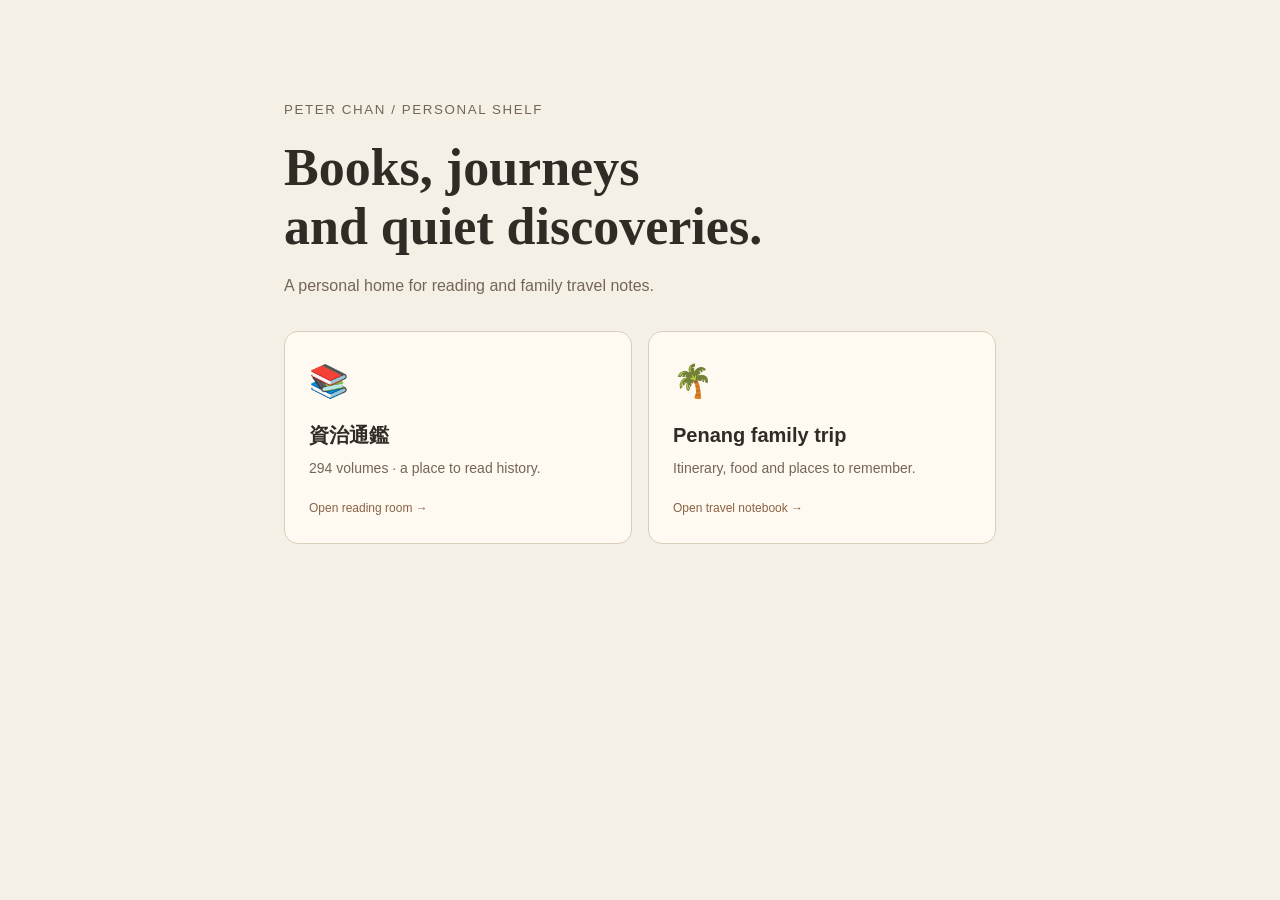
==== index.html @ 0ec22013 "Publish Fun publicly through GitHub Pages" ====
<!DOCTYPE html>
<html lang="en"><head><meta charset="utf-8"><meta name="viewport" content="width=device-width,initial-scale=1"><meta name="robots" content="index,follow"><title>Peter’s Personal Shelf</title><style>
*{box-sizing:border-box}body{margin:0;background:#f5f0e6;color:#302b25;font-family:-apple-system,BlinkMacSystemFont,"Segoe UI",sans-serif;line-height:1.6}.wrap{max-width:760px;margin:8vh auto;padding:24px}small{color:#746556;text-transform:uppercase;letter-spacing:.12em}h1{font-family:Georgia,serif;font-size:clamp(32px,7vw,52px);line-height:1.15;margin:16px 0}p{color:#746556}.shelf{display:grid;grid-template-columns:1fr 1fr;gap:16px;margin-top:32px}a{background:#fffaf1;border:1px solid #d9cdbb;border-radius:14px;padding:24px;text-decoration:none;color:inherit;display:block}a:hover{border-color:#8b6244}a:focus-visible{outline:3px solid #8b6244;outline-offset:4px}.icon{font-size:32px}h2{font-size:20px;margin:12px 0 6px}a p{font-size:14px;margin:0}.open{display:block;margin-top:20px;font-size:12px;color:#8b6244}@media(max-width:520px){.shelf{grid-template-columns:1fr}.wrap{margin-top:3vh}}
</style></head><body><main class="wrap"><small>Peter Chan / Personal shelf</small><h1>Books, journeys<br>and quiet discoveries.</h1><p>A personal home for reading and family travel notes.</p><div class="shelf"><a href="tongjian/"><span class="icon" aria-hidden="true">📚</span><h2>資治通鑑</h2><p>294 volumes · a place to read history.</p><span class="open">Open reading room →</span></a><a href="penang-trip/"><span class="icon" aria-hidden="true">🌴</span><h2>Penang family trip</h2><p>Itinerary, food and places to remember.</p><span class="open">Open travel notebook →</span></a></div></main></body></html>
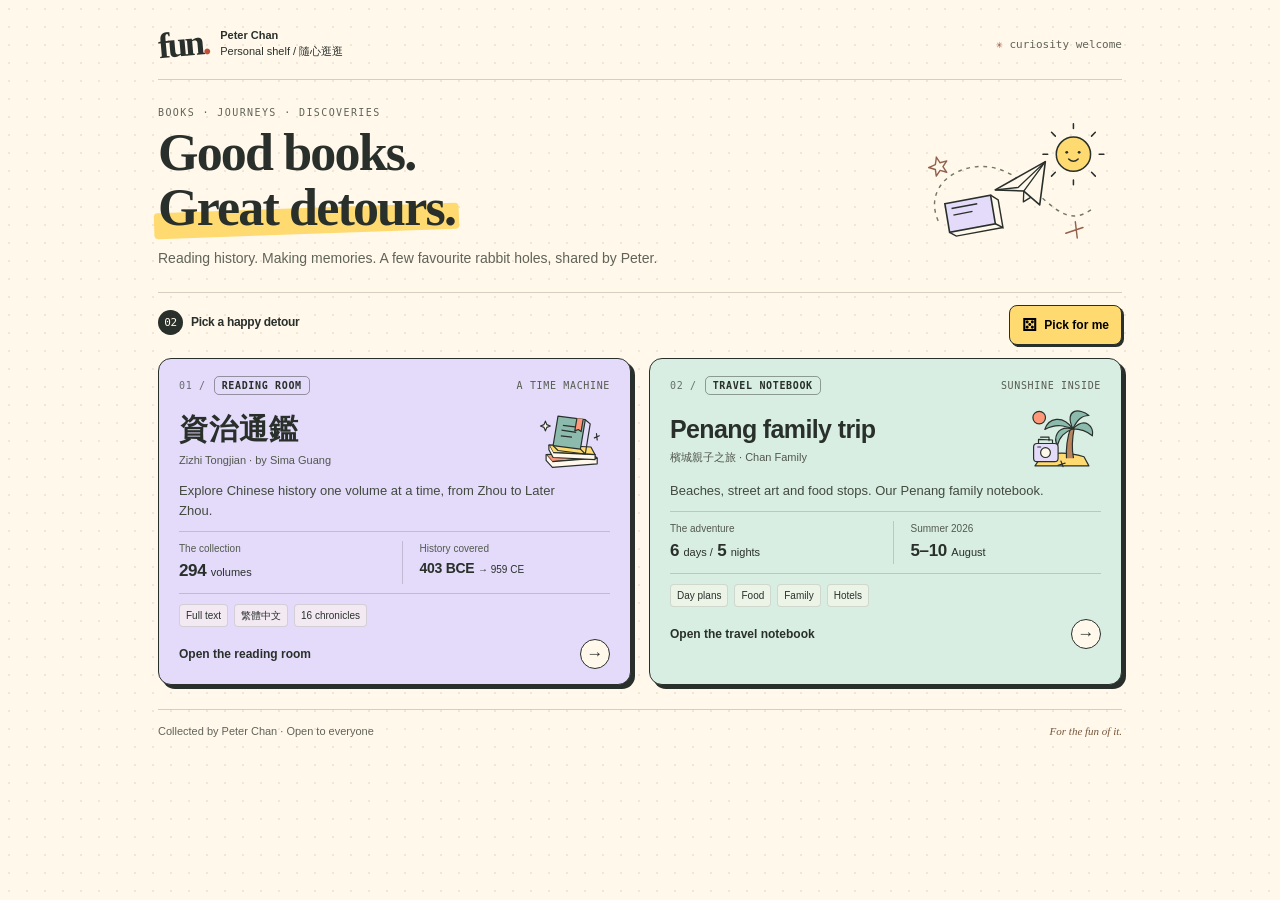
==== commit 53611476: "Make Fun homepage playful with compact illustrated project cards" ====
--- a/index.html
+++ b/index.html
@@ -1,4 +1,77 @@
 <!DOCTYPE html>
-<html lang="en"><head><meta charset="utf-8"><meta name="viewport" content="width=device-width,initial-scale=1"><meta name="robots" content="index,follow"><title>Peter’s Personal Shelf</title><style>
-*{box-sizing:border-box}body{margin:0;background:#f5f0e6;color:#302b25;font-family:-apple-system,BlinkMacSystemFont,"Segoe UI",sans-serif;line-height:1.6}.wrap{max-width:760px;margin:8vh auto;padding:24px}small{color:#746556;text-transform:uppercase;letter-spacing:.12em}h1{font-family:Georgia,serif;font-size:clamp(32px,7vw,52px);line-height:1.15;margin:16px 0}p{color:#746556}.shelf{display:grid;grid-template-columns:1fr 1fr;gap:16px;margin-top:32px}a{background:#fffaf1;border:1px solid #d9cdbb;border-radius:14px;padding:24px;text-decoration:none;color:inherit;display:block}a:hover{border-color:#8b6244}a:focus-visible{outline:3px solid #8b6244;outline-offset:4px}.icon{font-size:32px}h2{font-size:20px;margin:12px 0 6px}a p{font-size:14px;margin:0}.open{display:block;margin-top:20px;font-size:12px;color:#8b6244}@media(max-width:520px){.shelf{grid-template-columns:1fr}.wrap{margin-top:3vh}}
-</style></head><body><main class="wrap"><small>Peter Chan / Personal shelf</small><h1>Books, journeys<br>and quiet discoveries.</h1><p>A personal home for reading and family travel notes.</p><div class="shelf"><a href="tongjian/"><span class="icon" aria-hidden="true">📚</span><h2>資治通鑑</h2><p>294 volumes · a place to read history.</p><span class="open">Open reading room →</span></a><a href="penang-trip/"><span class="icon" aria-hidden="true">🌴</span><h2>Penang family trip</h2><p>Itinerary, food and places to remember.</p><span class="open">Open travel notebook →</span></a></div></main></body></html>
+<html lang="en">
+<head>
+<meta charset="utf-8">
+<meta name="viewport" content="width=device-width,initial-scale=1">
+<meta name="robots" content="index,follow">
+<meta name="description" content="Peter’s personal corner of the internet: 294 volumes of Chinese history and a six-day Penang family adventure. Pick a happy detour.">
+<meta name="theme-color" content="#fff8eb">
+<title>Fun · Peter’s Personal Shelf</title>
+<style>
+:root{--paper:#fff8eb;--ink:#29302b;--muted:#606458;--line:#d5d0bd;--purple:#e4dbfa;--mint:#d9eee2;--yellow:#ffda70;--coral:#ff9879}
+*{box-sizing:border-box}
+body{margin:0;color:var(--ink);background:var(--paper);background-image:radial-gradient(#b6ac943b .8px,transparent .8px);background-size:18px 18px;font-family:-apple-system,BlinkMacSystemFont,"Segoe UI",sans-serif;line-height:1.5}
+button,a{-webkit-tap-highlight-color:transparent}button{font:inherit}a{color:inherit}a:focus-visible,button:focus-visible{outline:3px solid #6e459e;outline-offset:5px}
+.wrap{max-width:1020px;margin:0 auto;padding:26px 28px 20px}
+.brand{display:flex;align-items:center;gap:12px;padding-bottom:17px;border-bottom:1px solid var(--line)}.wordmark{font-family:Georgia,serif;font-weight:900;font-size:36px;line-height:1;letter-spacing:-.075em;transform:rotate(-5deg)}.wordmark span{color:#c05038}.owner{font-size:11px;line-height:1.45}.owner strong{display:block;font-weight:750}.brand-note{margin-left:auto;font:11px ui-monospace,SFMono-Regular,monospace;color:var(--muted)}.brand-note::before{content:"✳ ";color:#985036}
+.hero{display:grid;grid-template-columns:minmax(0,1fr) 200px;gap:24px;align-items:center;padding:27px 0 23px}.eyebrow{margin:0 0 8px;font:10px ui-monospace,SFMono-Regular,monospace;text-transform:uppercase;letter-spacing:.14em;color:var(--muted)}h1{font-family:Georgia,"Times New Roman",serif;font-size:clamp(35px,5vw,52px);font-weight:800;line-height:1.05;letter-spacing:-.035em;margin:0}h1 .highlight{position:relative;display:inline-block;isolation:isolate}h1 .highlight::before{content:"";position:absolute;z-index:-1;inset:51% -4px 1px;background:var(--yellow);transform:rotate(-2deg);border-radius:4px}.intro{font-size:14px;color:var(--muted);margin:13px 0 0;max-width:560px}.hero-art{width:100%;height:137px;overflow:visible}.hero-art .sun{transform-box:fill-box;transform-origin:center;animation:sun-spin 40s linear infinite}@keyframes sun-spin{to{transform:rotate(360deg)}}
+.collection-bar{display:flex;align-items:center;justify-content:space-between;gap:12px;padding:12px 0 13px;border-top:1px solid var(--line)}.collection-label{display:flex;align-items:center;gap:8px;font-size:12px;font-weight:700}.count{display:inline-grid;place-items:center;width:25px;height:25px;background:var(--ink);color:var(--paper);border-radius:50%;font:11px ui-monospace,monospace}.surprise{display:inline-flex;align-items:center;gap:7px;min-height:40px;padding:7px 12px;border:1.5px solid var(--ink);border-radius:8px;background:var(--yellow);box-shadow:2px 2px 0 var(--ink);font-size:12px;font-weight:750;cursor:pointer;transition:transform .15s,box-shadow .15s}.surprise[hidden]{display:none}.surprise:hover{transform:translate(-1px,-1px);box-shadow:3px 3px 0 var(--ink)}.surprise:active{transform:translate(2px,2px);box-shadow:none}.dice{font-size:17px;line-height:1}
+.shelf{display:grid;grid-template-columns:repeat(2,minmax(0,1fr));gap:18px}.card{display:flex;flex-direction:column;min-width:0;padding:17px 20px 15px;border:1.5px solid var(--ink);border-radius:13px;background:var(--purple);box-shadow:4px 4px 0 var(--ink);text-decoration:none;transition:transform .18s,box-shadow .18s}.card.travel{background:var(--mint)}.card:hover{transform:translateY(-3px) rotate(-.4deg);box-shadow:5px 7px 0 var(--ink)}.card.travel:hover{transform:translateY(-3px) rotate(.4deg)}.card-top{display:flex;align-items:center;gap:8px;font:10px ui-monospace,monospace;text-transform:uppercase;letter-spacing:.065em}.card-top .number{opacity:.65}.category{border:1px solid #29302b70;padding:3px 7px;border-radius:5px;font-weight:700}.card-top .aside{margin-left:auto;color:#555b50}
+.card-body{display:grid;grid-template-columns:minmax(0,1fr) 76px;gap:12px;align-items:center;margin:10px 0 6px}h2{font-size:25px;line-height:1.2;letter-spacing:-.025em;margin:0 0 5px;font-weight:800}.reading h2{font-family:"Songti TC","Noto Serif TC",Georgia,serif;font-size:29px;letter-spacing:.035em}.subtitle{font-size:11px;color:#51564d;margin:0}.card-art{width:76px;height:70px;overflow:visible;transition:transform .2s}.card:hover .card-art{transform:rotate(5deg)}.card p.description{font-size:13px;line-height:1.55;margin:0 0 10px;color:#42493f;max-width:390px}.facts{display:grid;grid-template-columns:1fr 1fr;margin:0;border-top:1px solid #29302b30;border-bottom:1px solid #29302b30;padding:9px 0;gap:14px}.facts div+div{border-left:1px solid #29302b30;padding-left:17px}.facts dt{font-size:10px;color:#52594e;margin-bottom:2px}.facts dd{font-size:17px;letter-spacing:-.02em;font-weight:800;margin:0}.facts dd span{font-size:11px;font-weight:500;letter-spacing:0}.facts .history-range{font-size:14px;white-space:nowrap}.facts .history-range span{font-size:10px;white-space:nowrap}.tags{display:flex;gap:6px;flex-wrap:wrap;margin-top:10px}.tags span{font-size:10px;background:#fff8eb80;border:1px solid #29302b24;padding:3px 6px;border-radius:4px}.card-foot{display:flex;align-items:center;justify-content:space-between;gap:12px;padding-top:12px;font-size:12px;font-weight:750}.arrow{display:grid;place-items:center;width:30px;height:30px;background:var(--paper);border:1px solid var(--ink);border-radius:50%;font-size:17px;transition:transform .18s}.card:hover .arrow{transform:rotate(-35deg)}
+footer{display:flex;justify-content:space-between;gap:10px;flex-wrap:wrap;font-size:11px;color:var(--muted);margin-top:24px;padding-top:13px;border-top:1px solid var(--line)}footer .signoff{font-family:Georgia,serif;font-style:italic;color:#765539}
+@media(max-width:760px){.wrap{padding:22px 22px 18px}.hero{grid-template-columns:minmax(0,1fr) 140px;gap:15px}.hero-art{height:115px}.card{padding:17px 17px 15px}.card-body{grid-template-columns:minmax(0,1fr) 65px;gap:8px}.card-art{width:65px;height:75px}h2{font-size:22px}.reading h2{font-size:27px}.card-top .aside{display:none}.facts{gap:8px}.facts div+div{padding-left:10px}.facts dd{font-size:16px}}
+@media(max-width:560px){.wrap{padding:19px 17px 18px}.brand{padding-bottom:13px}.wordmark{font-size:33px}.brand-note{font-size:10px}.hero{position:relative;display:block;padding:23px 0 19px}.hero-art{position:absolute;width:72px;height:58px;right:2px;top:3px;transform:rotate(8deg)}.eyebrow{font-size:9px;letter-spacing:.08em;max-width:calc(100% - 75px)}h1{font-size:clamp(33px,7.8vw,43px);max-width:100%}.intro{font-size:13px;margin-top:11px}.shelf{grid-template-columns:1fr;gap:17px}.card{padding:16px 18px 14px}.card-body{grid-template-columns:minmax(0,1fr) 66px;margin:7px 0 5px}.card-art{width:66px;height:64px}.card-top .aside{display:block}.card p.description{margin-bottom:11px}.facts{padding:9px 0}.facts div+div{padding-left:14px}.tags{margin-top:9px}.card-foot{padding-top:11px}.collection-bar{padding:11px 0 13px}.collection-label{font-size:11px;gap:6px}.surprise{min-height:44px;padding:7px 10px;font-size:11px}.count{width:23px;height:23px}footer{margin-top:21px;font-size:10px;gap:5px}}
+@media(max-width:360px){.brand-note,.card-top .aside{display:none}.hero-art{width:62px}.facts .history-range{font-size:13px}.history-range span{font-size:10px}}
+@media(prefers-reduced-motion:reduce){.hero-art .sun{animation:none}.card,.card-art,.arrow,.surprise{transition:none}.card:hover,.card.travel:hover,.card:hover .card-art,.card:hover .arrow,.surprise:hover,.surprise:active{transform:none}}
+</style>
+</head>
+<body>
+<main class="wrap">
+<div class="brand"><div class="wordmark" aria-label="Fun">fun<span>.</span></div><div class="owner"><strong>Peter Chan</strong><span>Personal shelf / 隨心逛逛</span></div><span class="brand-note">curiosity welcome</span></div>
+<header class="hero">
+<div><p class="eyebrow">Books · Journeys · Discoveries</p><h1>Good books.<br><span class="highlight">Great detours.</span></h1><p class="intro">Reading history. Making memories. A few favourite rabbit holes, shared by Peter.</p></div>
+<svg class="hero-art" viewBox="0 0 210 140" fill="none" aria-hidden="true" xmlns="http://www.w3.org/2000/svg">
+<path d="M17 104C-2 61 53 32 93 55c40 23 54 59 85 37" stroke="#747964" stroke-width="1.5" stroke-dasharray="4 5"/>
+<g class="sun" stroke="#29302b" stroke-width="1.6"><circle cx="159" cy="34" r="18" fill="#ffda70"/><path d="M159 7V2m0 64v-5m27-27h5m-64 0h5m8-19-4-4m42 42 4 4m-42-4-4 4m42-42 4-4" stroke-linecap="round"/></g>
+<path d="m24 86 48-9 5 30-48 9-5-30Z" fill="#e4dbfa" stroke="#29302b" stroke-width="1.7"/><path d="m72 77 8 5 5 29-8-4m-48 9 7 4 49-9M31 91l27-5m-25 12 20-4" stroke="#29302b" stroke-width="1.5"/>
+<g transform="rotate(-13 105 69)"><path d="m77 65 58-17-16 43-13-18-29-8Z" fill="#fff8eb" stroke="#29302b" stroke-width="1.7" stroke-linejoin="round"/><path d="m106 73 29-25-34 20-24-3m29 8-3 11 9-3" stroke="#29302b" stroke-width="1.4" stroke-linejoin="round"/></g>
+<path d="m151 117 18-6m-8-6 2 17M15 37l4 6 7-2-4 6 4 6-7-2-4 6-1-7-7-2 7-3 1-7Z" stroke="#93604c" stroke-width="1.5" stroke-linecap="round" stroke-linejoin="round"/>
+<circle cx="152" cy="32" r="1.5" fill="#29302b"/><circle cx="165" cy="32" r="1.5" fill="#29302b"/><path d="M154 39q5 5 10 0" stroke="#29302b" stroke-width="1.5" stroke-linecap="round"/>
+</svg>
+</header>
+<section aria-labelledby="collection-title">
+<div class="collection-bar"><h2 class="collection-label" id="collection-title"><span class="count">02</span>Pick a happy detour</h2><button class="surprise" id="surprise" type="button" hidden><span class="dice" aria-hidden="true">⚄</span>Pick for me</button></div>
+<div class="shelf">
+<a class="card reading" href="tongjian/">
+<div class="card-top"><span class="number">01 /</span><span class="category">Reading room</span><span class="aside">a time machine</span></div>
+<div class="card-body"><div><h2 lang="zh-Hant">資治通鑑</h2><p class="subtitle">Zizhi Tongjian · by Sima Guang</p></div>
+<svg class="card-art" viewBox="0 0 100 100" fill="none" aria-hidden="true" xmlns="http://www.w3.org/2000/svg"><g stroke="#29302b" stroke-width="1.7" stroke-linejoin="round"><path d="m13 71 64-4 9 9-64 5-9-10Z" fill="#ff9879"/><path d="m22 81 64-5v8l-64 5-9-10v-8" fill="#fff8eb"/><path d="m17 57 60 3 6 11-60-3-6-11Z" fill="#ffda70"/><path d="m23 68 60 3v7l-60-3-6-11v-7" fill="#fff8eb"/><path d="m30 16 39 5-7 42-39-5 7-42Z" fill="#8cbbae"/><path d="m69 21 7 6-7 43-7-7m-39-5 7 7 39 5M37 29l23 3m-25 4 21 3m-22 5 16 2"/><path d="m57 19-3 18 5-2 4 3 3-18" fill="#ff9879"/><path d="m12 23 2 5 5 2-5 2-2 5-2-5-5-2 5-2 2-5Z" fill="#fff8eb"/><path d="m82 47 7-3m-4-3 1 9" stroke-linecap="round"/></g></svg></div>
+<p class="description">Explore Chinese history one volume at a time, from Zhou to Later Zhou.</p>
+<dl class="facts"><div><dt>The collection</dt><dd>294 <span>volumes</span></dd></div><div><dt>History covered</dt><dd class="history-range">403 BCE <span>→ 959 CE</span></dd></div></dl>
+<div class="tags"><span>Full text</span><span lang="zh-Hant">繁體中文</span><span>16 chronicles</span></div>
+<div class="card-foot"><span>Open the reading room</span><span class="arrow" aria-hidden="true">→</span></div>
+</a>
+<a class="card travel" href="penang-trip/">
+<div class="card-top"><span class="number">02 /</span><span class="category">Travel notebook</span><span class="aside">sunshine inside</span></div>
+<div class="card-body"><div><h2>Penang family trip</h2><p class="subtitle" lang="zh-Hant">檳城親子之旅 · Chan Family</p></div>
+<svg class="card-art" viewBox="0 0 100 100" fill="none" aria-hidden="true" xmlns="http://www.w3.org/2000/svg"><g stroke="#29302b" stroke-width="1.7" stroke-linejoin="round"><path d="M18 75c18-8 39-8 62-1l7 13H10l8-12Z" fill="#ffda70"/><path d="M55 76c-1-16 2-32 6-44l5 1c-3 15-4 28-1 43" fill="#b9845c"/><path d="M64 34C49 13 29 19 24 35c17-9 29-5 40-1Z" fill="#8cbbae"/><path d="M64 34C51 5 74 4 87 15c-11 0-17 7-23 19Z" fill="#8cbbae"/><path d="M64 34c18-18 31-3 28 10-9-8-17-10-28-10Z" fill="#8cbbae"/><path d="M64 34C39 29 37 49 42 58c3-13 10-19 22-24Z" fill="#8cbbae"/><circle cx="16" cy="18" r="9" fill="#ff9879"/><path d="M15 58v-9l20 1v13m-17-17h12v5" stroke-linecap="round"/><rect x="8" y="55" width="35" height="26" rx="5" fill="#e4dbfa"/><circle cx="25" cy="68" r="7" fill="#fff8eb"/><path d="M14 60h4m25 26 10-3m-6-3 3 8" stroke-linecap="round"/></g></svg></div>
+<p class="description">Beaches, street art and food stops. Our Penang family notebook.</p>
+<dl class="facts"><div><dt>The adventure</dt><dd>6 <span>days /</span> 5 <span>nights</span></dd></div><div><dt>Summer 2026</dt><dd>5–10 <span>August</span></dd></div></dl>
+<div class="tags"><span>Day plans</span><span>Food</span><span>Family</span><span>Hotels</span></div>
+<div class="card-foot"><span>Open the travel notebook</span><span class="arrow" aria-hidden="true">→</span></div>
+</a>
+</div>
+</section>
+<footer><span>Collected by Peter Chan · Open to everyone</span><span class="signoff">For the fun of it.</span></footer>
+</main>
+<script>
+'use strict';
+const surprise = document.getElementById('surprise');
+const detours = ['tongjian/', 'penang-trip/'];
+surprise.hidden = false;
+surprise.addEventListener('click', () => {
+  location.assign(detours[Math.floor(Math.random() * detours.length)]);
+});
+</script>
+</body>
+</html>
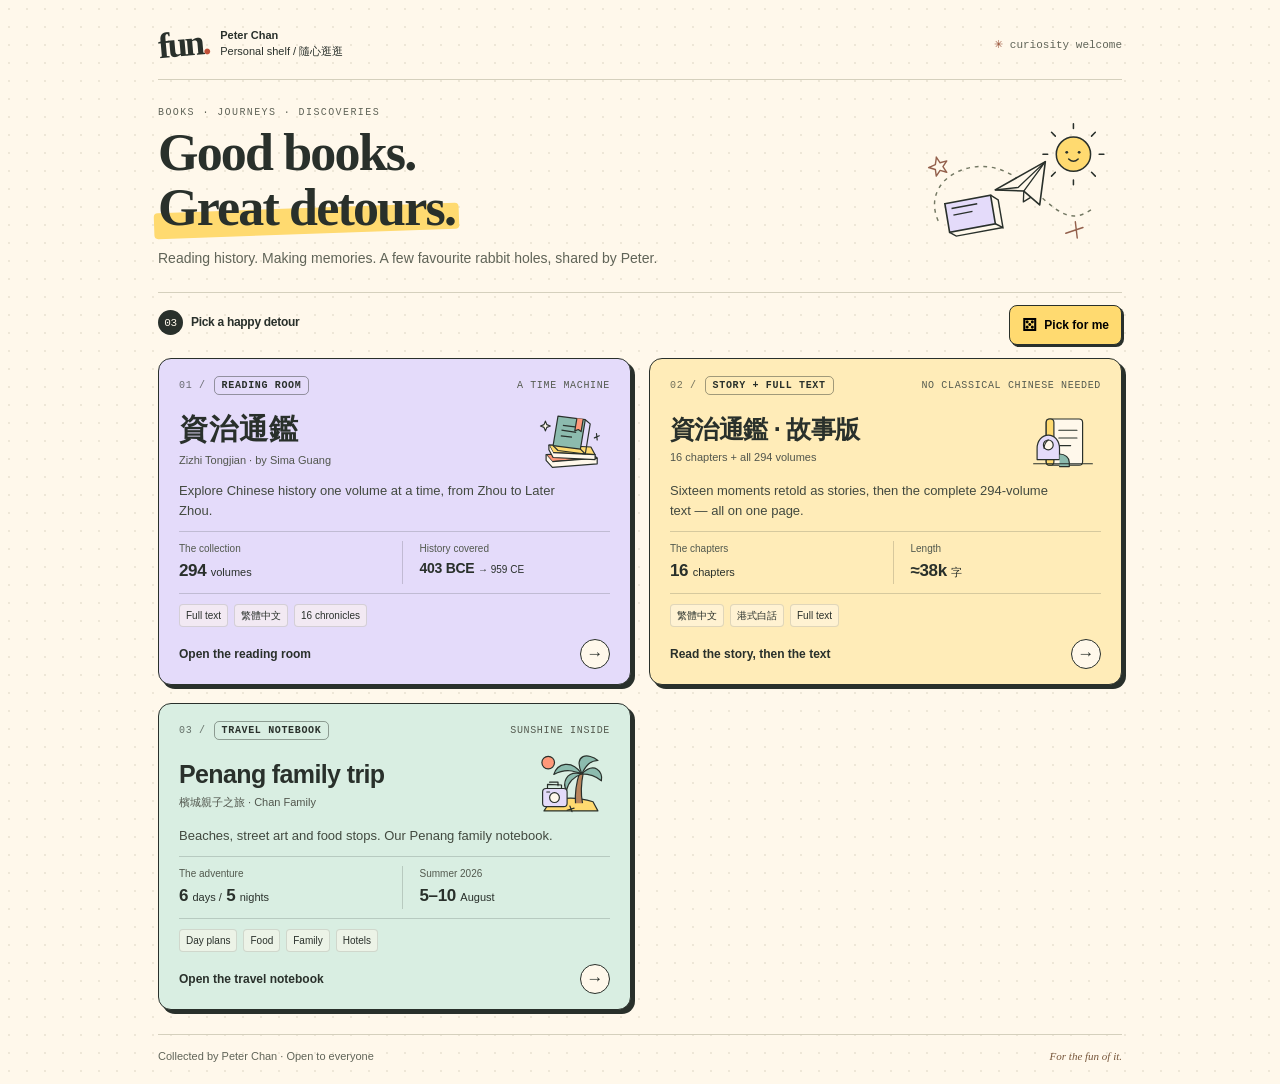
==== commit c1ed3f89: "Add a story edition and restore the Tongjian text The reading room had become unreadable: 294 full-h" ====
--- a/index.html
+++ b/index.html
@@ -16,7 +16,7 @@
 .brand{display:flex;align-items:center;gap:12px;padding-bottom:17px;border-bottom:1px solid var(--line)}.wordmark{font-family:Georgia,serif;font-weight:900;font-size:36px;line-height:1;letter-spacing:-.075em;transform:rotate(-5deg)}.wordmark span{color:#c05038}.owner{font-size:11px;line-height:1.45}.owner strong{display:block;font-weight:750}.brand-note{margin-left:auto;font:11px ui-monospace,SFMono-Regular,monospace;color:var(--muted)}.brand-note::before{content:"✳ ";color:#985036}
 .hero{display:grid;grid-template-columns:minmax(0,1fr) 200px;gap:24px;align-items:center;padding:27px 0 23px}.eyebrow{margin:0 0 8px;font:10px ui-monospace,SFMono-Regular,monospace;text-transform:uppercase;letter-spacing:.14em;color:var(--muted)}h1{font-family:Georgia,"Times New Roman",serif;font-size:clamp(35px,5vw,52px);font-weight:800;line-height:1.05;letter-spacing:-.035em;margin:0}h1 .highlight{position:relative;display:inline-block;isolation:isolate}h1 .highlight::before{content:"";position:absolute;z-index:-1;inset:51% -4px 1px;background:var(--yellow);transform:rotate(-2deg);border-radius:4px}.intro{font-size:14px;color:var(--muted);margin:13px 0 0;max-width:560px}.hero-art{width:100%;height:137px;overflow:visible}.hero-art .sun{transform-box:fill-box;transform-origin:center;animation:sun-spin 40s linear infinite}@keyframes sun-spin{to{transform:rotate(360deg)}}
 .collection-bar{display:flex;align-items:center;justify-content:space-between;gap:12px;padding:12px 0 13px;border-top:1px solid var(--line)}.collection-label{display:flex;align-items:center;gap:8px;font-size:12px;font-weight:700}.count{display:inline-grid;place-items:center;width:25px;height:25px;background:var(--ink);color:var(--paper);border-radius:50%;font:11px ui-monospace,monospace}.surprise{display:inline-flex;align-items:center;gap:7px;min-height:40px;padding:7px 12px;border:1.5px solid var(--ink);border-radius:8px;background:var(--yellow);box-shadow:2px 2px 0 var(--ink);font-size:12px;font-weight:750;cursor:pointer;transition:transform .15s,box-shadow .15s}.surprise[hidden]{display:none}.surprise:hover{transform:translate(-1px,-1px);box-shadow:3px 3px 0 var(--ink)}.surprise:active{transform:translate(2px,2px);box-shadow:none}.dice{font-size:17px;line-height:1}
-.shelf{display:grid;grid-template-columns:repeat(2,minmax(0,1fr));gap:18px}.card{display:flex;flex-direction:column;min-width:0;padding:17px 20px 15px;border:1.5px solid var(--ink);border-radius:13px;background:var(--purple);box-shadow:4px 4px 0 var(--ink);text-decoration:none;transition:transform .18s,box-shadow .18s}.card.travel{background:var(--mint)}.card:hover{transform:translateY(-3px) rotate(-.4deg);box-shadow:5px 7px 0 var(--ink)}.card.travel:hover{transform:translateY(-3px) rotate(.4deg)}.card-top{display:flex;align-items:center;gap:8px;font:10px ui-monospace,monospace;text-transform:uppercase;letter-spacing:.065em}.card-top .number{opacity:.65}.category{border:1px solid #29302b70;padding:3px 7px;border-radius:5px;font-weight:700}.card-top .aside{margin-left:auto;color:#555b50}
+.shelf{display:grid;grid-template-columns:repeat(2,minmax(0,1fr));gap:18px}.card{display:flex;flex-direction:column;min-width:0;padding:17px 20px 15px;border:1.5px solid var(--ink);border-radius:13px;background:var(--purple);box-shadow:4px 4px 0 var(--ink);text-decoration:none;transition:transform .18s,box-shadow .18s}.card.travel{background:var(--mint)}.card.story{background:#ffecb8}.card:hover{transform:translateY(-3px) rotate(-.4deg);box-shadow:5px 7px 0 var(--ink)}.card.travel:hover{transform:translateY(-3px) rotate(.4deg)}.card-top{display:flex;align-items:center;gap:8px;font:10px ui-monospace,monospace;text-transform:uppercase;letter-spacing:.065em}.card-top .number{opacity:.65}.category{border:1px solid #29302b70;padding:3px 7px;border-radius:5px;font-weight:700}.card-top .aside{margin-left:auto;color:#555b50}
 .card-body{display:grid;grid-template-columns:minmax(0,1fr) 76px;gap:12px;align-items:center;margin:10px 0 6px}h2{font-size:25px;line-height:1.2;letter-spacing:-.025em;margin:0 0 5px;font-weight:800}.reading h2{font-family:"Songti TC","Noto Serif TC",Georgia,serif;font-size:29px;letter-spacing:.035em}.subtitle{font-size:11px;color:#51564d;margin:0}.card-art{width:76px;height:70px;overflow:visible;transition:transform .2s}.card:hover .card-art{transform:rotate(5deg)}.card p.description{font-size:13px;line-height:1.55;margin:0 0 10px;color:#42493f;max-width:390px}.facts{display:grid;grid-template-columns:1fr 1fr;margin:0;border-top:1px solid #29302b30;border-bottom:1px solid #29302b30;padding:9px 0;gap:14px}.facts div+div{border-left:1px solid #29302b30;padding-left:17px}.facts dt{font-size:10px;color:#52594e;margin-bottom:2px}.facts dd{font-size:17px;letter-spacing:-.02em;font-weight:800;margin:0}.facts dd span{font-size:11px;font-weight:500;letter-spacing:0}.facts .history-range{font-size:14px;white-space:nowrap}.facts .history-range span{font-size:10px;white-space:nowrap}.tags{display:flex;gap:6px;flex-wrap:wrap;margin-top:10px}.tags span{font-size:10px;background:#fff8eb80;border:1px solid #29302b24;padding:3px 6px;border-radius:4px}.card-foot{display:flex;align-items:center;justify-content:space-between;gap:12px;padding-top:12px;font-size:12px;font-weight:750}.arrow{display:grid;place-items:center;width:30px;height:30px;background:var(--paper);border:1px solid var(--ink);border-radius:50%;font-size:17px;transition:transform .18s}.card:hover .arrow{transform:rotate(-35deg)}
 footer{display:flex;justify-content:space-between;gap:10px;flex-wrap:wrap;font-size:11px;color:var(--muted);margin-top:24px;padding-top:13px;border-top:1px solid var(--line)}footer .signoff{font-family:Georgia,serif;font-style:italic;color:#765539}
 @media(max-width:760px){.wrap{padding:22px 22px 18px}.hero{grid-template-columns:minmax(0,1fr) 140px;gap:15px}.hero-art{height:115px}.card{padding:17px 17px 15px}.card-body{grid-template-columns:minmax(0,1fr) 65px;gap:8px}.card-art{width:65px;height:75px}h2{font-size:22px}.reading h2{font-size:27px}.card-top .aside{display:none}.facts{gap:8px}.facts div+div{padding-left:10px}.facts dd{font-size:16px}}
@@ -24,6 +24,20 @@
 @media(max-width:360px){.brand-note,.card-top .aside{display:none}.hero-art{width:62px}.facts .history-range{font-size:13px}.history-range span{font-size:10px}}
 @media(prefers-reduced-motion:reduce){.hero-art .sun{animation:none}.card,.card-art,.arrow,.surprise{transition:none}.card:hover,.card.travel:hover,.card:hover .card-art,.card:hover .arrow,.surprise:hover,.surprise:active{transform:none}}
 </style>
+<link rel="canonical" href="https://peteragility.github.io/fun/">
+<meta property="og:type" content="website">
+<meta property="og:site_name" content="Peter’s Fun">
+<meta property="og:title" content="Fun · Peter’s Personal Shelf">
+<meta property="og:description" content="Peter’s personal corner of the internet: 294 volumes of Chinese history and a six-day Penang family adventure. Pick a happy detour.">
+<meta property="og:url" content="https://peteragility.github.io/fun/">
+<meta property="og:image" content="https://peteragility.github.io/fun/assets/fun-preview.png">
+<meta property="og:image:width" content="1200">
+<meta property="og:image:height" content="630">
+<meta property="og:image:alt" content="Fun · Peter’s Personal Shelf — Peter’s personal corner of the internet: 294 volumes of Chinese history and a six-day Penang family adventure. Pick a happy detour.">
+<meta name="twitter:card" content="summary_large_image">
+<meta name="twitter:title" content="Fun · Peter’s Personal Shelf">
+<meta name="twitter:description" content="Peter’s personal corner of the internet: 294 volumes of Chinese history and a six-day Penang family adventure. Pick a happy detour.">
+<meta name="twitter:image" content="https://peteragility.github.io/fun/assets/fun-preview.png">
 </head>
 <body>
 <main class="wrap">
@@ -40,7 +54,7 @@
 </svg>
 </header>
 <section aria-labelledby="collection-title">
-<div class="collection-bar"><h2 class="collection-label" id="collection-title"><span class="count">02</span>Pick a happy detour</h2><button class="surprise" id="surprise" type="button" hidden><span class="dice" aria-hidden="true">⚄</span>Pick for me</button></div>
+<div class="collection-bar"><h2 class="collection-label" id="collection-title"><span class="count">03</span>Pick a happy detour</h2><button class="surprise" id="surprise" type="button" hidden><span class="dice" aria-hidden="true">⚄</span>Pick for me</button></div>
 <div class="shelf">
 <a class="card reading" href="tongjian/">
 <div class="card-top"><span class="number">01 /</span><span class="category">Reading room</span><span class="aside">a time machine</span></div>
@@ -51,8 +65,17 @@
 <div class="tags"><span>Full text</span><span lang="zh-Hant">繁體中文</span><span>16 chronicles</span></div>
 <div class="card-foot"><span>Open the reading room</span><span class="arrow" aria-hidden="true">→</span></div>
 </a>
+<a class="card story" href="tongjian/">
+<div class="card-top"><span class="number">02 /</span><span class="category">Story + full text</span><span class="aside">no classical Chinese needed</span></div>
+<div class="card-body"><div><h2 lang="zh-Hant">資治通鑑 · 故事版</h2><p class="subtitle">16 chapters + all 294 volumes</p></div>
+<svg class="card-art" viewBox="0 0 100 100" fill="none" aria-hidden="true" xmlns="http://www.w3.org/2000/svg"><g stroke="#29302b" stroke-width="1.7" stroke-linejoin="round" stroke-linecap="round"><rect x="26" y="20" width="52" height="66" rx="5" fill="#fff8eb"/><rect x="26" y="20" width="11" height="66" rx="5" fill="#ffda70"/><path d="M44 36h26M44 47h26M44 58h17" stroke-width="1.5"/><path d="M13 62c0-11 7-19 16-19s16 8 16 19v16H13Z" fill="#e4dbfa"/><circle cx="29" cy="57" r="7" fill="#fff8eb"/><path d="M45 70c8 0 14 5 14 12v6H45" fill="#8cbbae"/><path d="M29 50c-4 3-6 7-6 12" stroke-width="1.5"/><path d="M8 84h84" stroke-width="1.5"/></g></svg></div>
+<p class="description">Sixteen moments retold as stories, then the complete 294-volume text — all on one page.</p>
+<dl class="facts"><div><dt>The chapters</dt><dd>16 <span>chapters</span></dd></div><div><dt>Length</dt><dd>≈38k <span>字</span></dd></div></dl>
+<div class="tags"><span lang="zh-Hant">繁體中文</span><span lang="zh-Hant">港式白話</span><span>Full text</span></div>
+<div class="card-foot"><span>Read the story, then the text</span><span class="arrow" aria-hidden="true">→</span></div>
+</a>
 <a class="card travel" href="penang-trip/">
-<div class="card-top"><span class="number">02 /</span><span class="category">Travel notebook</span><span class="aside">sunshine inside</span></div>
+<div class="card-top"><span class="number">03 /</span><span class="category">Travel notebook</span><span class="aside">sunshine inside</span></div>
 <div class="card-body"><div><h2>Penang family trip</h2><p class="subtitle" lang="zh-Hant">檳城親子之旅 · Chan Family</p></div>
 <svg class="card-art" viewBox="0 0 100 100" fill="none" aria-hidden="true" xmlns="http://www.w3.org/2000/svg"><g stroke="#29302b" stroke-width="1.7" stroke-linejoin="round"><path d="M18 75c18-8 39-8 62-1l7 13H10l8-12Z" fill="#ffda70"/><path d="M55 76c-1-16 2-32 6-44l5 1c-3 15-4 28-1 43" fill="#b9845c"/><path d="M64 34C49 13 29 19 24 35c17-9 29-5 40-1Z" fill="#8cbbae"/><path d="M64 34C51 5 74 4 87 15c-11 0-17 7-23 19Z" fill="#8cbbae"/><path d="M64 34c18-18 31-3 28 10-9-8-17-10-28-10Z" fill="#8cbbae"/><path d="M64 34C39 29 37 49 42 58c3-13 10-19 22-24Z" fill="#8cbbae"/><circle cx="16" cy="18" r="9" fill="#ff9879"/><path d="M15 58v-9l20 1v13m-17-17h12v5" stroke-linecap="round"/><rect x="8" y="55" width="35" height="26" rx="5" fill="#e4dbfa"/><circle cx="25" cy="68" r="7" fill="#fff8eb"/><path d="M14 60h4m25 26 10-3m-6-3 3 8" stroke-linecap="round"/></g></svg></div>
 <p class="description">Beaches, street art and food stops. Our Penang family notebook.</p>
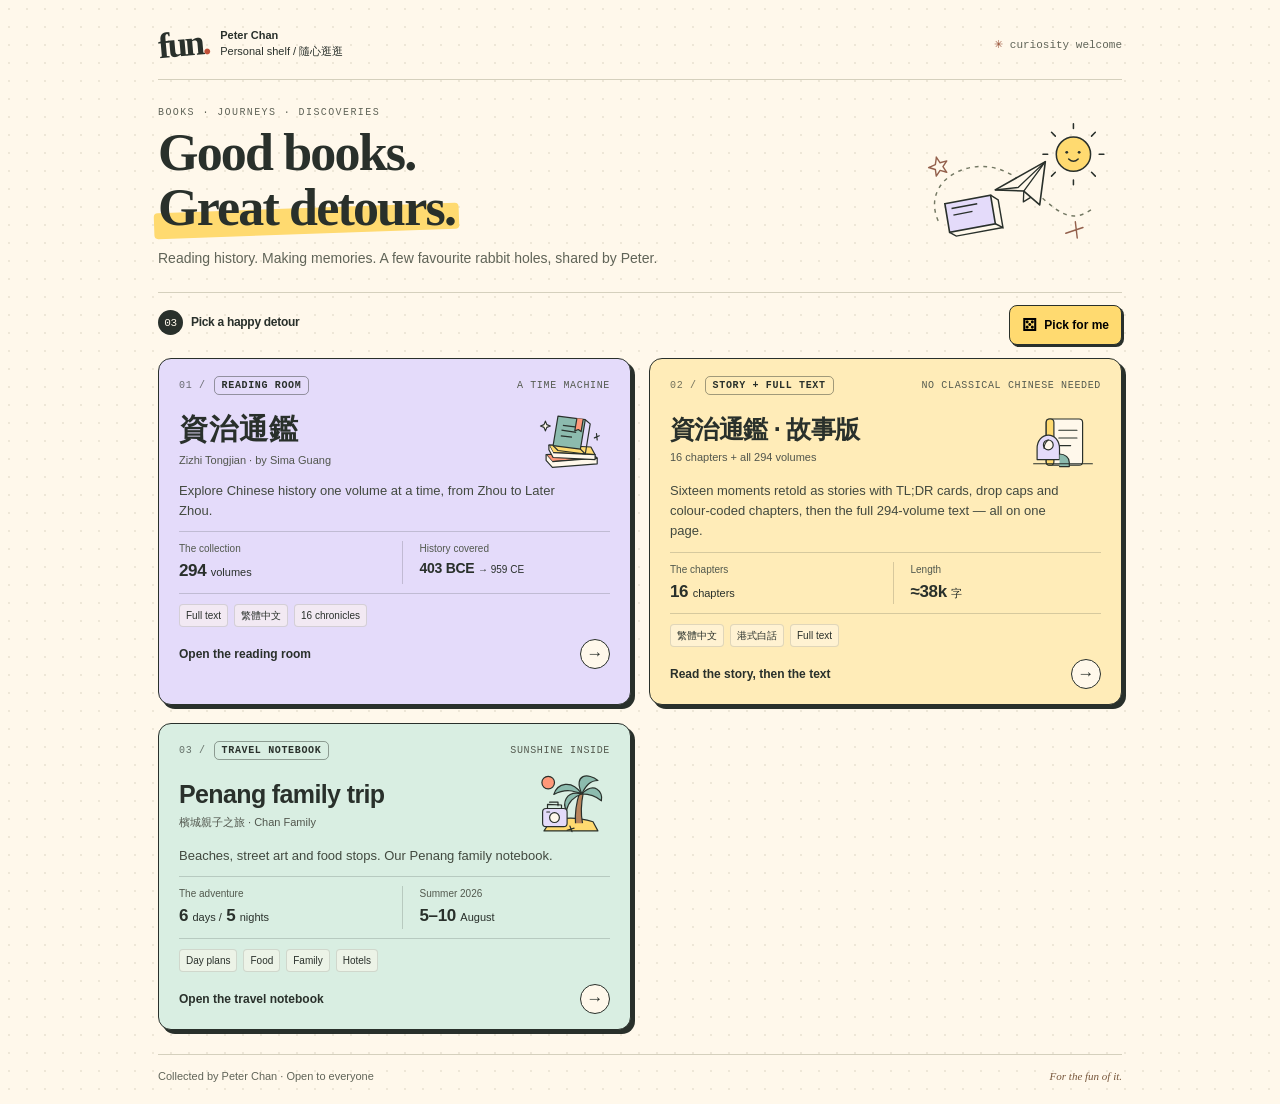
==== commit e7a99464: "Make the story edition more fun without losing depth The page was correct but read like a book repor" ====
--- a/index.html
+++ b/index.html
@@ -69,7 +69,7 @@
 <div class="card-top"><span class="number">02 /</span><span class="category">Story + full text</span><span class="aside">no classical Chinese needed</span></div>
 <div class="card-body"><div><h2 lang="zh-Hant">資治通鑑 · 故事版</h2><p class="subtitle">16 chapters + all 294 volumes</p></div>
 <svg class="card-art" viewBox="0 0 100 100" fill="none" aria-hidden="true" xmlns="http://www.w3.org/2000/svg"><g stroke="#29302b" stroke-width="1.7" stroke-linejoin="round" stroke-linecap="round"><rect x="26" y="20" width="52" height="66" rx="5" fill="#fff8eb"/><rect x="26" y="20" width="11" height="66" rx="5" fill="#ffda70"/><path d="M44 36h26M44 47h26M44 58h17" stroke-width="1.5"/><path d="M13 62c0-11 7-19 16-19s16 8 16 19v16H13Z" fill="#e4dbfa"/><circle cx="29" cy="57" r="7" fill="#fff8eb"/><path d="M45 70c8 0 14 5 14 12v6H45" fill="#8cbbae"/><path d="M29 50c-4 3-6 7-6 12" stroke-width="1.5"/><path d="M8 84h84" stroke-width="1.5"/></g></svg></div>
-<p class="description">Sixteen moments retold as stories, then the complete 294-volume text — all on one page.</p>
+<p class="description">Sixteen moments retold as stories with TL;DR cards, drop caps and colour-coded chapters, then the full 294-volume text — all on one page.</p>
 <dl class="facts"><div><dt>The chapters</dt><dd>16 <span>chapters</span></dd></div><div><dt>Length</dt><dd>≈38k <span>字</span></dd></div></dl>
 <div class="tags"><span lang="zh-Hant">繁體中文</span><span lang="zh-Hant">港式白話</span><span>Full text</span></div>
 <div class="card-foot"><span>Read the story, then the text</span><span class="arrow" aria-hidden="true">→</span></div>
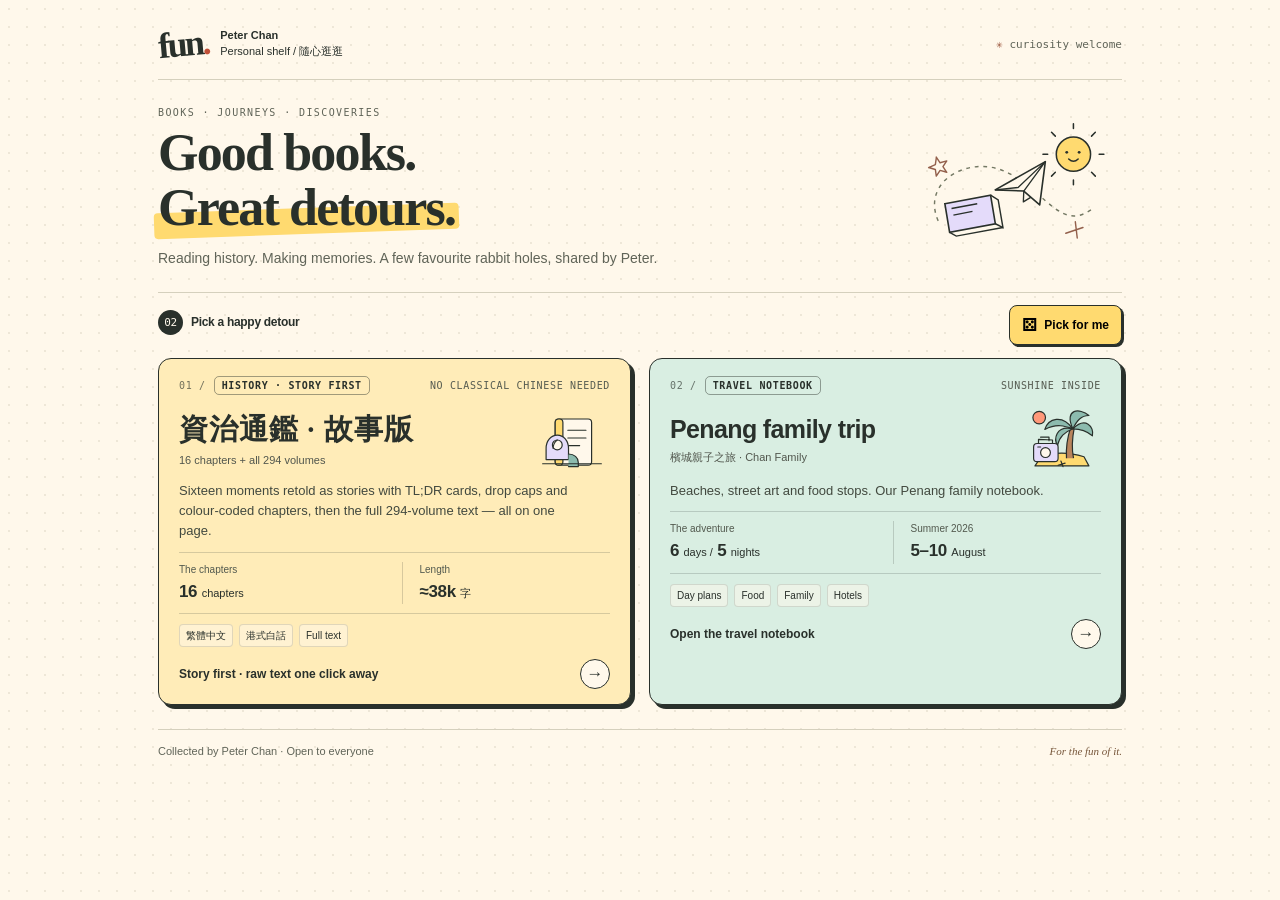
==== commit ce2152e3: "Give the Tongjian page story/raw modes and drop the duplicate card The homepage had two cards pointi" ====
--- a/index.html
+++ b/index.html
@@ -17,9 +17,9 @@
 .hero{display:grid;grid-template-columns:minmax(0,1fr) 200px;gap:24px;align-items:center;padding:27px 0 23px}.eyebrow{margin:0 0 8px;font:10px ui-monospace,SFMono-Regular,monospace;text-transform:uppercase;letter-spacing:.14em;color:var(--muted)}h1{font-family:Georgia,"Times New Roman",serif;font-size:clamp(35px,5vw,52px);font-weight:800;line-height:1.05;letter-spacing:-.035em;margin:0}h1 .highlight{position:relative;display:inline-block;isolation:isolate}h1 .highlight::before{content:"";position:absolute;z-index:-1;inset:51% -4px 1px;background:var(--yellow);transform:rotate(-2deg);border-radius:4px}.intro{font-size:14px;color:var(--muted);margin:13px 0 0;max-width:560px}.hero-art{width:100%;height:137px;overflow:visible}.hero-art .sun{transform-box:fill-box;transform-origin:center;animation:sun-spin 40s linear infinite}@keyframes sun-spin{to{transform:rotate(360deg)}}
 .collection-bar{display:flex;align-items:center;justify-content:space-between;gap:12px;padding:12px 0 13px;border-top:1px solid var(--line)}.collection-label{display:flex;align-items:center;gap:8px;font-size:12px;font-weight:700}.count{display:inline-grid;place-items:center;width:25px;height:25px;background:var(--ink);color:var(--paper);border-radius:50%;font:11px ui-monospace,monospace}.surprise{display:inline-flex;align-items:center;gap:7px;min-height:40px;padding:7px 12px;border:1.5px solid var(--ink);border-radius:8px;background:var(--yellow);box-shadow:2px 2px 0 var(--ink);font-size:12px;font-weight:750;cursor:pointer;transition:transform .15s,box-shadow .15s}.surprise[hidden]{display:none}.surprise:hover{transform:translate(-1px,-1px);box-shadow:3px 3px 0 var(--ink)}.surprise:active{transform:translate(2px,2px);box-shadow:none}.dice{font-size:17px;line-height:1}
 .shelf{display:grid;grid-template-columns:repeat(2,minmax(0,1fr));gap:18px}.card{display:flex;flex-direction:column;min-width:0;padding:17px 20px 15px;border:1.5px solid var(--ink);border-radius:13px;background:var(--purple);box-shadow:4px 4px 0 var(--ink);text-decoration:none;transition:transform .18s,box-shadow .18s}.card.travel{background:var(--mint)}.card.story{background:#ffecb8}.card:hover{transform:translateY(-3px) rotate(-.4deg);box-shadow:5px 7px 0 var(--ink)}.card.travel:hover{transform:translateY(-3px) rotate(.4deg)}.card-top{display:flex;align-items:center;gap:8px;font:10px ui-monospace,monospace;text-transform:uppercase;letter-spacing:.065em}.card-top .number{opacity:.65}.category{border:1px solid #29302b70;padding:3px 7px;border-radius:5px;font-weight:700}.card-top .aside{margin-left:auto;color:#555b50}
-.card-body{display:grid;grid-template-columns:minmax(0,1fr) 76px;gap:12px;align-items:center;margin:10px 0 6px}h2{font-size:25px;line-height:1.2;letter-spacing:-.025em;margin:0 0 5px;font-weight:800}.reading h2{font-family:"Songti TC","Noto Serif TC",Georgia,serif;font-size:29px;letter-spacing:.035em}.subtitle{font-size:11px;color:#51564d;margin:0}.card-art{width:76px;height:70px;overflow:visible;transition:transform .2s}.card:hover .card-art{transform:rotate(5deg)}.card p.description{font-size:13px;line-height:1.55;margin:0 0 10px;color:#42493f;max-width:390px}.facts{display:grid;grid-template-columns:1fr 1fr;margin:0;border-top:1px solid #29302b30;border-bottom:1px solid #29302b30;padding:9px 0;gap:14px}.facts div+div{border-left:1px solid #29302b30;padding-left:17px}.facts dt{font-size:10px;color:#52594e;margin-bottom:2px}.facts dd{font-size:17px;letter-spacing:-.02em;font-weight:800;margin:0}.facts dd span{font-size:11px;font-weight:500;letter-spacing:0}.facts .history-range{font-size:14px;white-space:nowrap}.facts .history-range span{font-size:10px;white-space:nowrap}.tags{display:flex;gap:6px;flex-wrap:wrap;margin-top:10px}.tags span{font-size:10px;background:#fff8eb80;border:1px solid #29302b24;padding:3px 6px;border-radius:4px}.card-foot{display:flex;align-items:center;justify-content:space-between;gap:12px;padding-top:12px;font-size:12px;font-weight:750}.arrow{display:grid;place-items:center;width:30px;height:30px;background:var(--paper);border:1px solid var(--ink);border-radius:50%;font-size:17px;transition:transform .18s}.card:hover .arrow{transform:rotate(-35deg)}
+.card-body{display:grid;grid-template-columns:minmax(0,1fr) 76px;gap:12px;align-items:center;margin:10px 0 6px}h2{font-size:25px;line-height:1.2;letter-spacing:-.025em;margin:0 0 5px;font-weight:800}.reading h2,.story h2{font-family:"Songti TC","Noto Serif TC",Georgia,serif;font-size:29px;letter-spacing:.035em}.subtitle{font-size:11px;color:#51564d;margin:0}.card-art{width:76px;height:70px;overflow:visible;transition:transform .2s}.card:hover .card-art{transform:rotate(5deg)}.card p.description{font-size:13px;line-height:1.55;margin:0 0 10px;color:#42493f;max-width:390px}.facts{display:grid;grid-template-columns:1fr 1fr;margin:0;border-top:1px solid #29302b30;border-bottom:1px solid #29302b30;padding:9px 0;gap:14px}.facts div+div{border-left:1px solid #29302b30;padding-left:17px}.facts dt{font-size:10px;color:#52594e;margin-bottom:2px}.facts dd{font-size:17px;letter-spacing:-.02em;font-weight:800;margin:0}.facts dd span{font-size:11px;font-weight:500;letter-spacing:0}.facts .history-range{font-size:14px;white-space:nowrap}.facts .history-range span{font-size:10px;white-space:nowrap}.tags{display:flex;gap:6px;flex-wrap:wrap;margin-top:10px}.tags span{font-size:10px;background:#fff8eb80;border:1px solid #29302b24;padding:3px 6px;border-radius:4px}.card-foot{display:flex;align-items:center;justify-content:space-between;gap:12px;padding-top:12px;font-size:12px;font-weight:750}.arrow{display:grid;place-items:center;width:30px;height:30px;background:var(--paper);border:1px solid var(--ink);border-radius:50%;font-size:17px;transition:transform .18s}.card:hover .arrow{transform:rotate(-35deg)}
 footer{display:flex;justify-content:space-between;gap:10px;flex-wrap:wrap;font-size:11px;color:var(--muted);margin-top:24px;padding-top:13px;border-top:1px solid var(--line)}footer .signoff{font-family:Georgia,serif;font-style:italic;color:#765539}
-@media(max-width:760px){.wrap{padding:22px 22px 18px}.hero{grid-template-columns:minmax(0,1fr) 140px;gap:15px}.hero-art{height:115px}.card{padding:17px 17px 15px}.card-body{grid-template-columns:minmax(0,1fr) 65px;gap:8px}.card-art{width:65px;height:75px}h2{font-size:22px}.reading h2{font-size:27px}.card-top .aside{display:none}.facts{gap:8px}.facts div+div{padding-left:10px}.facts dd{font-size:16px}}
+@media(max-width:760px){.wrap{padding:22px 22px 18px}.hero{grid-template-columns:minmax(0,1fr) 140px;gap:15px}.hero-art{height:115px}.card{padding:17px 17px 15px}.card-body{grid-template-columns:minmax(0,1fr) 65px;gap:8px}.card-art{width:65px;height:75px}h2{font-size:22px}.reading h2,.story h2{font-size:27px}.card-top .aside{display:none}.facts{gap:8px}.facts div+div{padding-left:10px}.facts dd{font-size:16px}}
 @media(max-width:560px){.wrap{padding:19px 17px 18px}.brand{padding-bottom:13px}.wordmark{font-size:33px}.brand-note{font-size:10px}.hero{position:relative;display:block;padding:23px 0 19px}.hero-art{position:absolute;width:72px;height:58px;right:2px;top:3px;transform:rotate(8deg)}.eyebrow{font-size:9px;letter-spacing:.08em;max-width:calc(100% - 75px)}h1{font-size:clamp(33px,7.8vw,43px);max-width:100%}.intro{font-size:13px;margin-top:11px}.shelf{grid-template-columns:1fr;gap:17px}.card{padding:16px 18px 14px}.card-body{grid-template-columns:minmax(0,1fr) 66px;margin:7px 0 5px}.card-art{width:66px;height:64px}.card-top .aside{display:block}.card p.description{margin-bottom:11px}.facts{padding:9px 0}.facts div+div{padding-left:14px}.tags{margin-top:9px}.card-foot{padding-top:11px}.collection-bar{padding:11px 0 13px}.collection-label{font-size:11px;gap:6px}.surprise{min-height:44px;padding:7px 10px;font-size:11px}.count{width:23px;height:23px}footer{margin-top:21px;font-size:10px;gap:5px}}
 @media(max-width:360px){.brand-note,.card-top .aside{display:none}.hero-art{width:62px}.facts .history-range{font-size:13px}.history-range span{font-size:10px}}
 @media(prefers-reduced-motion:reduce){.hero-art .sun{animation:none}.card,.card-art,.arrow,.surprise{transition:none}.card:hover,.card.travel:hover,.card:hover .card-art,.card:hover .arrow,.surprise:hover,.surprise:active{transform:none}}
@@ -54,28 +54,19 @@
 </svg>
 </header>
 <section aria-labelledby="collection-title">
-<div class="collection-bar"><h2 class="collection-label" id="collection-title"><span class="count">03</span>Pick a happy detour</h2><button class="surprise" id="surprise" type="button" hidden><span class="dice" aria-hidden="true">⚄</span>Pick for me</button></div>
+<div class="collection-bar"><h2 class="collection-label" id="collection-title"><span class="count">02</span>Pick a happy detour</h2><button class="surprise" id="surprise" type="button" hidden><span class="dice" aria-hidden="true">⚄</span>Pick for me</button></div>
 <div class="shelf">
-<a class="card reading" href="tongjian/">
-<div class="card-top"><span class="number">01 /</span><span class="category">Reading room</span><span class="aside">a time machine</span></div>
-<div class="card-body"><div><h2 lang="zh-Hant">資治通鑑</h2><p class="subtitle">Zizhi Tongjian · by Sima Guang</p></div>
-<svg class="card-art" viewBox="0 0 100 100" fill="none" aria-hidden="true" xmlns="http://www.w3.org/2000/svg"><g stroke="#29302b" stroke-width="1.7" stroke-linejoin="round"><path d="m13 71 64-4 9 9-64 5-9-10Z" fill="#ff9879"/><path d="m22 81 64-5v8l-64 5-9-10v-8" fill="#fff8eb"/><path d="m17 57 60 3 6 11-60-3-6-11Z" fill="#ffda70"/><path d="m23 68 60 3v7l-60-3-6-11v-7" fill="#fff8eb"/><path d="m30 16 39 5-7 42-39-5 7-42Z" fill="#8cbbae"/><path d="m69 21 7 6-7 43-7-7m-39-5 7 7 39 5M37 29l23 3m-25 4 21 3m-22 5 16 2"/><path d="m57 19-3 18 5-2 4 3 3-18" fill="#ff9879"/><path d="m12 23 2 5 5 2-5 2-2 5-2-5-5-2 5-2 2-5Z" fill="#fff8eb"/><path d="m82 47 7-3m-4-3 1 9" stroke-linecap="round"/></g></svg></div>
-<p class="description">Explore Chinese history one volume at a time, from Zhou to Later Zhou.</p>
-<dl class="facts"><div><dt>The collection</dt><dd>294 <span>volumes</span></dd></div><div><dt>History covered</dt><dd class="history-range">403 BCE <span>→ 959 CE</span></dd></div></dl>
-<div class="tags"><span>Full text</span><span lang="zh-Hant">繁體中文</span><span>16 chronicles</span></div>
-<div class="card-foot"><span>Open the reading room</span><span class="arrow" aria-hidden="true">→</span></div>
-</a>
 <a class="card story" href="tongjian/">
-<div class="card-top"><span class="number">02 /</span><span class="category">Story + full text</span><span class="aside">no classical Chinese needed</span></div>
+<div class="card-top"><span class="number">01 /</span><span class="category">History · story first</span><span class="aside">no classical Chinese needed</span></div>
 <div class="card-body"><div><h2 lang="zh-Hant">資治通鑑 · 故事版</h2><p class="subtitle">16 chapters + all 294 volumes</p></div>
 <svg class="card-art" viewBox="0 0 100 100" fill="none" aria-hidden="true" xmlns="http://www.w3.org/2000/svg"><g stroke="#29302b" stroke-width="1.7" stroke-linejoin="round" stroke-linecap="round"><rect x="26" y="20" width="52" height="66" rx="5" fill="#fff8eb"/><rect x="26" y="20" width="11" height="66" rx="5" fill="#ffda70"/><path d="M44 36h26M44 47h26M44 58h17" stroke-width="1.5"/><path d="M13 62c0-11 7-19 16-19s16 8 16 19v16H13Z" fill="#e4dbfa"/><circle cx="29" cy="57" r="7" fill="#fff8eb"/><path d="M45 70c8 0 14 5 14 12v6H45" fill="#8cbbae"/><path d="M29 50c-4 3-6 7-6 12" stroke-width="1.5"/><path d="M8 84h84" stroke-width="1.5"/></g></svg></div>
 <p class="description">Sixteen moments retold as stories with TL;DR cards, drop caps and colour-coded chapters, then the full 294-volume text — all on one page.</p>
 <dl class="facts"><div><dt>The chapters</dt><dd>16 <span>chapters</span></dd></div><div><dt>Length</dt><dd>≈38k <span>字</span></dd></div></dl>
 <div class="tags"><span lang="zh-Hant">繁體中文</span><span lang="zh-Hant">港式白話</span><span>Full text</span></div>
-<div class="card-foot"><span>Read the story, then the text</span><span class="arrow" aria-hidden="true">→</span></div>
+<div class="card-foot"><span>Story first · raw text one click away</span><span class="arrow" aria-hidden="true">→</span></div>
 </a>
 <a class="card travel" href="penang-trip/">
-<div class="card-top"><span class="number">03 /</span><span class="category">Travel notebook</span><span class="aside">sunshine inside</span></div>
+<div class="card-top"><span class="number">02 /</span><span class="category">Travel notebook</span><span class="aside">sunshine inside</span></div>
 <div class="card-body"><div><h2>Penang family trip</h2><p class="subtitle" lang="zh-Hant">檳城親子之旅 · Chan Family</p></div>
 <svg class="card-art" viewBox="0 0 100 100" fill="none" aria-hidden="true" xmlns="http://www.w3.org/2000/svg"><g stroke="#29302b" stroke-width="1.7" stroke-linejoin="round"><path d="M18 75c18-8 39-8 62-1l7 13H10l8-12Z" fill="#ffda70"/><path d="M55 76c-1-16 2-32 6-44l5 1c-3 15-4 28-1 43" fill="#b9845c"/><path d="M64 34C49 13 29 19 24 35c17-9 29-5 40-1Z" fill="#8cbbae"/><path d="M64 34C51 5 74 4 87 15c-11 0-17 7-23 19Z" fill="#8cbbae"/><path d="M64 34c18-18 31-3 28 10-9-8-17-10-28-10Z" fill="#8cbbae"/><path d="M64 34C39 29 37 49 42 58c3-13 10-19 22-24Z" fill="#8cbbae"/><circle cx="16" cy="18" r="9" fill="#ff9879"/><path d="M15 58v-9l20 1v13m-17-17h12v5" stroke-linecap="round"/><rect x="8" y="55" width="35" height="26" rx="5" fill="#e4dbfa"/><circle cx="25" cy="68" r="7" fill="#fff8eb"/><path d="M14 60h4m25 26 10-3m-6-3 3 8" stroke-linecap="round"/></g></svg></div>
 <p class="description">Beaches, street art and food stops. Our Penang family notebook.</p>
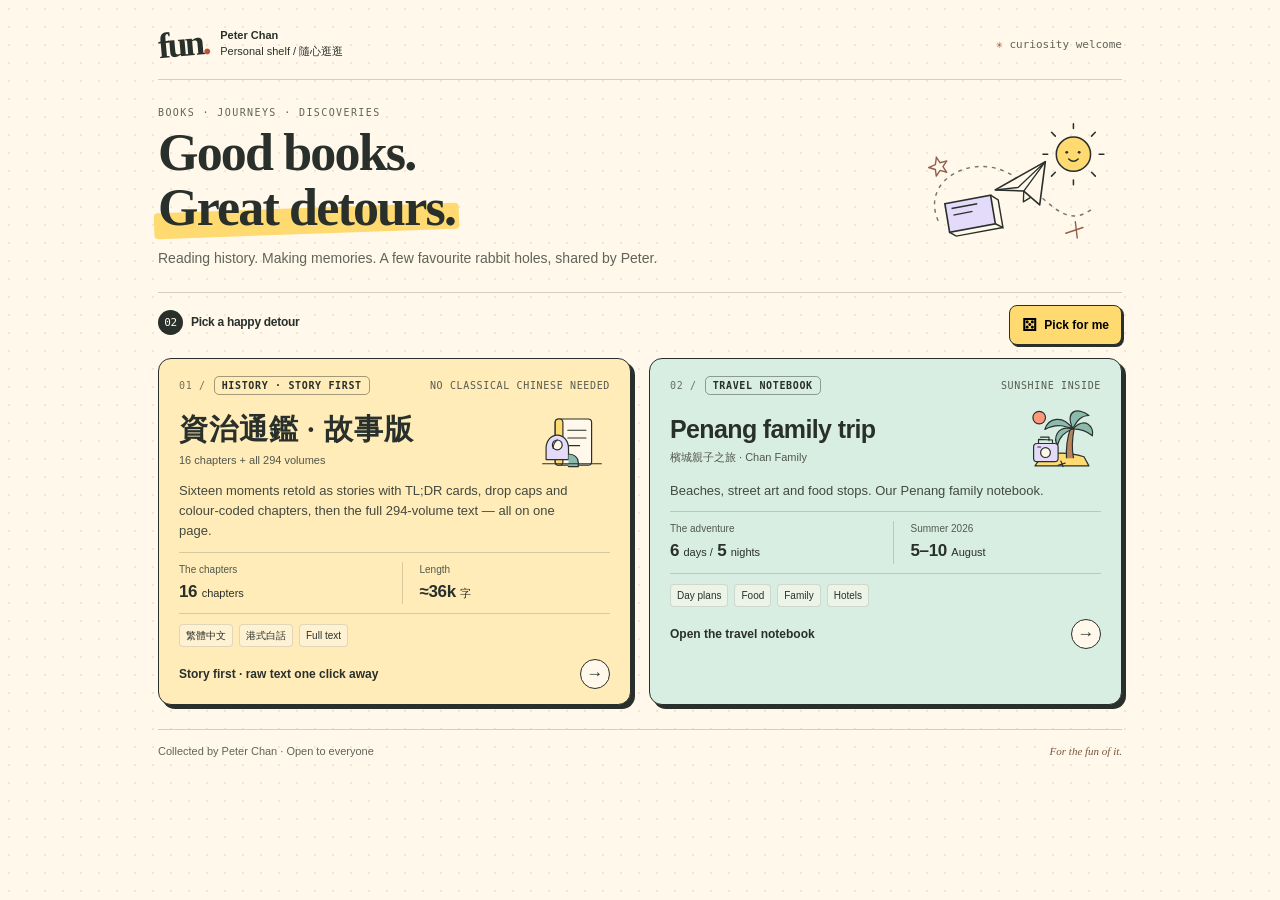
==== commit decb6dad: "Tighten every story chapter by about 13 percent The story read well but ran long. Every chapter now " ====
--- a/index.html
+++ b/index.html
@@ -61,7 +61,7 @@
 <div class="card-body"><div><h2 lang="zh-Hant">資治通鑑 · 故事版</h2><p class="subtitle">16 chapters + all 294 volumes</p></div>
 <svg class="card-art" viewBox="0 0 100 100" fill="none" aria-hidden="true" xmlns="http://www.w3.org/2000/svg"><g stroke="#29302b" stroke-width="1.7" stroke-linejoin="round" stroke-linecap="round"><rect x="26" y="20" width="52" height="66" rx="5" fill="#fff8eb"/><rect x="26" y="20" width="11" height="66" rx="5" fill="#ffda70"/><path d="M44 36h26M44 47h26M44 58h17" stroke-width="1.5"/><path d="M13 62c0-11 7-19 16-19s16 8 16 19v16H13Z" fill="#e4dbfa"/><circle cx="29" cy="57" r="7" fill="#fff8eb"/><path d="M45 70c8 0 14 5 14 12v6H45" fill="#8cbbae"/><path d="M29 50c-4 3-6 7-6 12" stroke-width="1.5"/><path d="M8 84h84" stroke-width="1.5"/></g></svg></div>
 <p class="description">Sixteen moments retold as stories with TL;DR cards, drop caps and colour-coded chapters, then the full 294-volume text — all on one page.</p>
-<dl class="facts"><div><dt>The chapters</dt><dd>16 <span>chapters</span></dd></div><div><dt>Length</dt><dd>≈38k <span>字</span></dd></div></dl>
+<dl class="facts"><div><dt>The chapters</dt><dd>16 <span>chapters</span></dd></div><div><dt>Length</dt><dd>≈36k <span>字</span></dd></div></dl>
 <div class="tags"><span lang="zh-Hant">繁體中文</span><span lang="zh-Hant">港式白話</span><span>Full text</span></div>
 <div class="card-foot"><span>Story first · raw text one click away</span><span class="arrow" aria-hidden="true">→</span></div>
 </a>
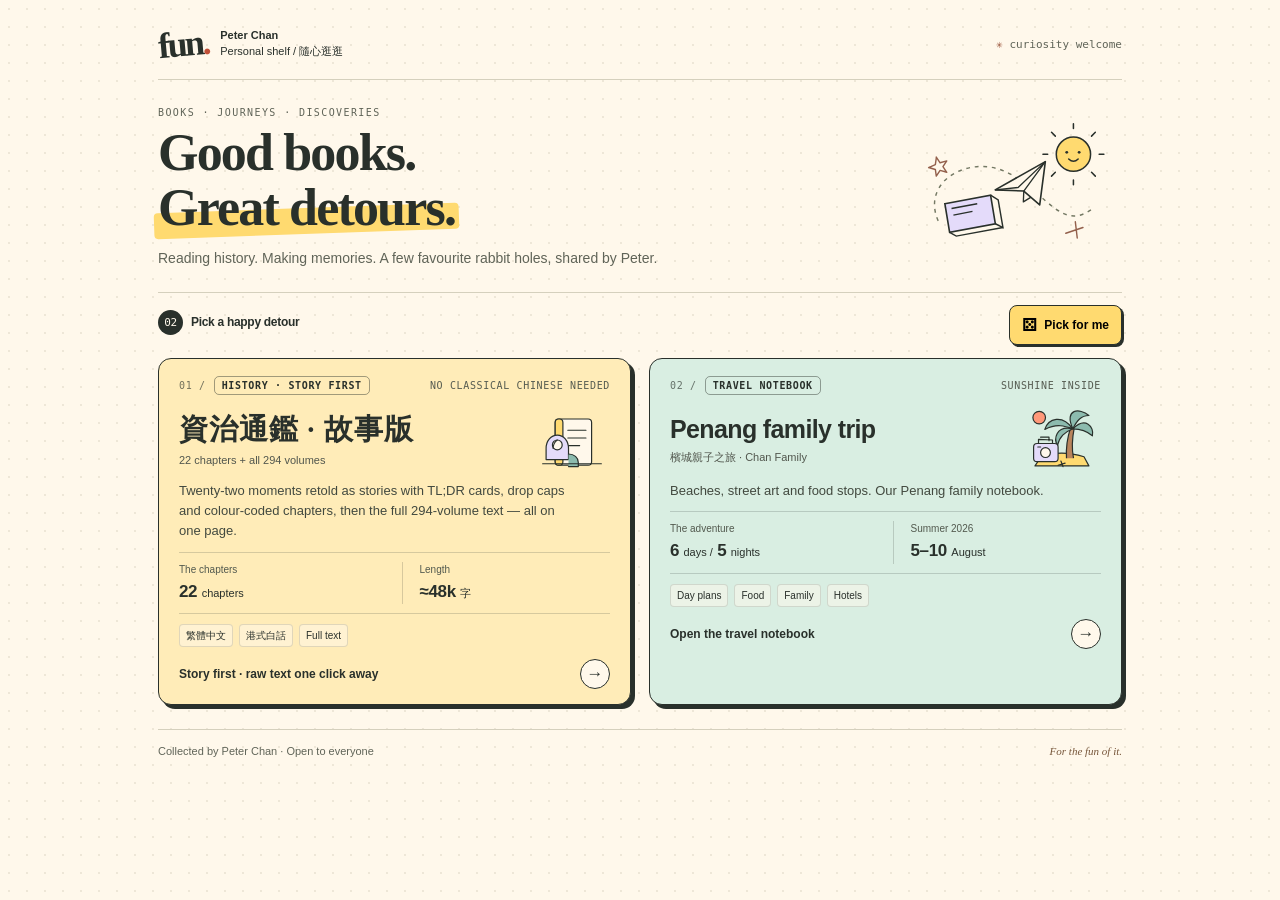
==== commit 5b3729b9: "Add six story chapters, reading time and resume-where-you-left-off Six new moments join the retellin" ====
--- a/index.html
+++ b/index.html
@@ -58,10 +58,10 @@
 <div class="shelf">
 <a class="card story" href="tongjian/">
 <div class="card-top"><span class="number">01 /</span><span class="category">History · story first</span><span class="aside">no classical Chinese needed</span></div>
-<div class="card-body"><div><h2 lang="zh-Hant">資治通鑑 · 故事版</h2><p class="subtitle">16 chapters + all 294 volumes</p></div>
+<div class="card-body"><div><h2 lang="zh-Hant">資治通鑑 · 故事版</h2><p class="subtitle">22 chapters + all 294 volumes</p></div>
 <svg class="card-art" viewBox="0 0 100 100" fill="none" aria-hidden="true" xmlns="http://www.w3.org/2000/svg"><g stroke="#29302b" stroke-width="1.7" stroke-linejoin="round" stroke-linecap="round"><rect x="26" y="20" width="52" height="66" rx="5" fill="#fff8eb"/><rect x="26" y="20" width="11" height="66" rx="5" fill="#ffda70"/><path d="M44 36h26M44 47h26M44 58h17" stroke-width="1.5"/><path d="M13 62c0-11 7-19 16-19s16 8 16 19v16H13Z" fill="#e4dbfa"/><circle cx="29" cy="57" r="7" fill="#fff8eb"/><path d="M45 70c8 0 14 5 14 12v6H45" fill="#8cbbae"/><path d="M29 50c-4 3-6 7-6 12" stroke-width="1.5"/><path d="M8 84h84" stroke-width="1.5"/></g></svg></div>
-<p class="description">Sixteen moments retold as stories with TL;DR cards, drop caps and colour-coded chapters, then the full 294-volume text — all on one page.</p>
-<dl class="facts"><div><dt>The chapters</dt><dd>16 <span>chapters</span></dd></div><div><dt>Length</dt><dd>≈36k <span>字</span></dd></div></dl>
+<p class="description">Twenty-two moments retold as stories with TL;DR cards, drop caps and colour-coded chapters, then the full 294-volume text — all on one page.</p>
+<dl class="facts"><div><dt>The chapters</dt><dd>22 <span>chapters</span></dd></div><div><dt>Length</dt><dd>≈48k <span>字</span></dd></div></dl>
 <div class="tags"><span lang="zh-Hant">繁體中文</span><span lang="zh-Hant">港式白話</span><span>Full text</span></div>
 <div class="card-foot"><span>Story first · raw text one click away</span><span class="arrow" aria-hidden="true">→</span></div>
 </a>
